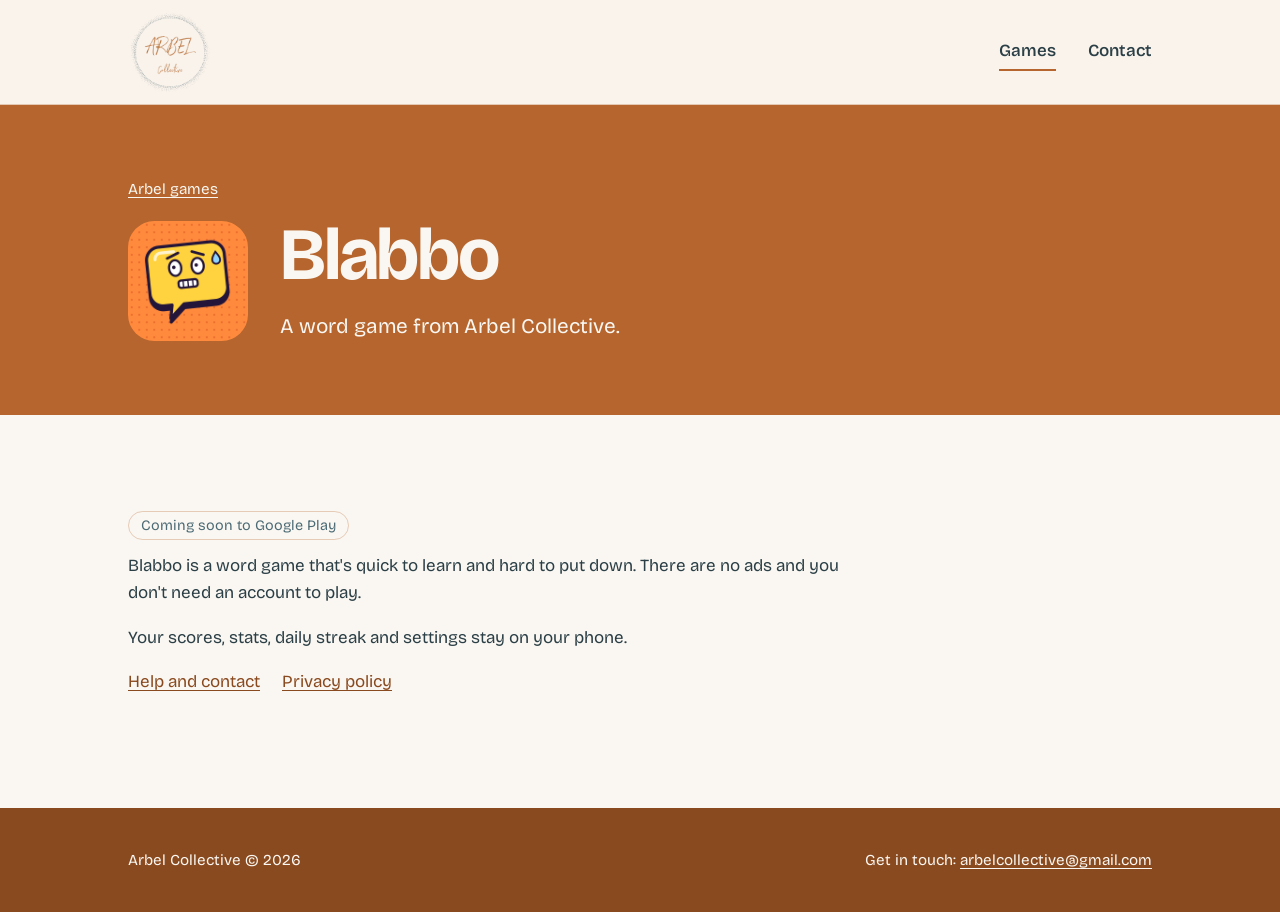
==== blabbo/index.html @ 0c632db0 "First version of the Arbel Collective website Home, Games, Blabbo, Blabbo help and Blabbo privacy pa" ====
<!doctype html>
<html lang="en-GB">
<head>
<meta charset="utf-8">
<meta name="viewport" content="width=device-width, initial-scale=1">
<title>Blabbo | Arbel Collective</title>
<meta name="description" content="Blabbo, a word game from Arbel Collective.">
<meta name="theme-color" content="#FAF7F2">
<link rel="icon" type="image/png" href="../assets/favicon.png">
<link rel="preconnect" href="https://fonts.googleapis.com">
<link rel="preconnect" href="https://fonts.gstatic.com" crossorigin>
<link href="https://fonts.googleapis.com/css2?family=Bricolage+Grotesque:opsz,wght@12..96,400..800&display=swap" rel="stylesheet">
<link rel="stylesheet" href="../assets/style.css">
</head>
<body>
<a class="skip" href="#main">Skip to content</a>
<header class="site-head">
  <div class="wrap">
    <a class="brand" href="../"><img src="../assets/arbel-logo.png" alt="Arbel Collective home" width="84" height="84"></a>
    <nav class="site-nav" aria-label="Main"><a href="../games/" aria-current="page">Games</a><a href="#contact">Contact</a></nav>
  </div>
</header>
<main id="main">

<header class="page-head">
  <div class="wrap">
    <div class="crumb"><a href="../games/">Arbel games</a></div>
    <div class="title-row">
      <img class="icon" src="../assets/blabbo-icon.png" alt="" width="120" height="120">
      <div><h1>Blabbo</h1><p>A word game from Arbel Collective.</p></div>
    </div>
  </div>
</header>
<section>
  <div class="wrap prose">
    <span class="badge">Coming soon to Google Play</span>
    <p>Blabbo is a word game that's quick to learn and hard to put down. There are no ads and you don't need an account to play.</p>
    <p>Your scores, stats, daily streak and settings stay on your phone.</p>
    <ul class="links"><li><a href="support/">Help and contact</a></li><li><a href="privacy/">Privacy policy</a></li></ul>
  </div>
</section>

</main>
<footer class="site-foot" id="contact">
  <div class="wrap">
    <span>Arbel Collective &copy; 2026</span>
    <span>Get in touch: <a href="mailto:arbelcollective@gmail.com">arbelcollective@gmail.com</a></span>
  </div>
</footer>
</body>
</html>
---- assets/style.css ----
/* Arbel Collective — locked palette: Paper, Sunbaked Clay, Atlantic Blue-Grey (plus shades of those only) */
:root {
  --paper: #FAF7F2;
  --clay: #B5652D;
  --clay-deep: #8A4A1F;     /* darker shade of Clay, safe for small text */
  --sea: #4C6B75;           /* Atlantic Blue-Grey */
  --sea-deep: #2B3F46;      /* darker shade of Blue-Grey, body text */
  --mist: #F3E6DB;          /* light tint of Clay */
  --line: rgba(181, 101, 45, 0.30);
  --line-light: rgba(250, 247, 242, 0.25);

  --font: "Bricolage Grotesque", system-ui, sans-serif;

  --step-0: 1.0625rem;
  --step-1: 1.3rem;
  --step-2: 1.75rem;
  --step-3: clamp(2.1rem, 4.6vw, 3.2rem);
  --step-4: clamp(2.5rem, 6.4vw, 4.6rem);

  --gutter: clamp(16px, 4vw, 48px);
  --max: 1120px;
}

*, *::before, *::after { box-sizing: border-box; }
html { -webkit-text-size-adjust: 100%; }

body {
  margin: 0;
  background: var(--paper);
  color: var(--sea-deep);
  font-family: var(--font);
  font-size: var(--step-0);
  line-height: 1.6;
  font-optical-sizing: auto;
}

img { max-width: 100%; display: block; }
a { color: var(--clay-deep); text-underline-offset: 0.2em; text-decoration-thickness: 1px; }
a:hover { text-decoration-thickness: 2px; }
:focus-visible { outline: 3px solid var(--clay); outline-offset: 3px; border-radius: 2px; }

.wrap { width: 100%; max-width: var(--max); margin: 0 auto; padding: 0 var(--gutter); }
.skip { position: absolute; left: -999px; }
.skip:focus { left: var(--gutter); top: 8px; background: var(--paper); padding: 8px 12px; z-index: 10; }

/* ---------- header (paper, so the logo sits on its own colour) ---------- */
.site-head { background: #F9F3EC; border-bottom: 1px solid var(--line); }  /* exact background colour of the logo image */
.site-head .wrap { display: flex; align-items: center; justify-content: space-between; gap: 16px; padding-top: 10px; padding-bottom: 10px; }
.brand img { width: 84px; height: auto; }
.site-nav { display: flex; gap: clamp(16px, 3vw, 32px); }
.site-nav a { color: var(--sea-deep); text-decoration: none; font-weight: 550; padding: 4px 0; border-bottom: 2px solid transparent; }
.site-nav a:hover, .site-nav a[aria-current="page"] { border-bottom-color: var(--clay); }
.page-head :focus-visible, .band :focus-visible, .site-foot :focus-visible { outline-color: var(--paper); }

/* ---------- home hero: the logo is the star ---------- */
.hero { padding: clamp(40px, 7vw, 88px) 0 clamp(48px, 8vw, 104px); }
.hero .wrap { display: grid; grid-template-columns: 1.1fr 1fr; gap: clamp(28px, 6vw, 72px); align-items: center; }
.hero h1 { font-size: var(--step-4); line-height: 1.02; font-weight: 700; letter-spacing: -0.03em; margin: 0 0 0.45em; color: var(--sea-deep); max-width: 14ch; }
.hero p { font-size: var(--step-1); line-height: 1.5; max-width: 32ch; margin: 0; color: var(--sea); }
.hero-logo { width: min(420px, 100%); height: auto; justify-self: center; }

/* ---------- sections ---------- */
main section { padding: clamp(48px, 8vw, 96px) 0; }
h2 { font-size: var(--step-3); line-height: 1.05; letter-spacing: -0.02em; font-weight: 700; margin: 0 0 0.7em; }
h3 { font-size: var(--step-2); line-height: 1.15; letter-spacing: -0.01em; font-weight: 650; margin: 0 0 0.3em; }
.prose { max-width: 68ch; }
.prose p, .prose li { margin: 0 0 1em; }
.prose h2 { font-size: var(--step-2); margin: 1.6em 0 0.5em; }
.prose h2:first-child { margin-top: 0; }

/* blue-grey band for the company list */
.band { background: var(--clay); color: var(--paper); }
.band h2 { color: var(--paper); }

.companies { list-style: none; margin: 0; padding: 0; display: grid; grid-template-columns: repeat(2, 1fr); column-gap: clamp(24px, 5vw, 64px); }
.companies li { display: grid; grid-template-columns: 1fr auto; gap: 4px 16px; padding: 18px 0; border-bottom: 1px solid var(--line-light); align-items: baseline; }
.companies .name { font-weight: 650; font-size: var(--step-1); }
.companies .what { grid-column: 1 / -1; color: var(--paper); font-size: 1.12rem; }
.companies .status { font-size: 0.95rem; font-weight: 600; color: var(--paper); }
.companies li.live .status { color: var(--clay-deep); background: var(--paper); padding: 2px 10px; border-radius: 999px; }
.companies li.live .name a { color: var(--paper); }

/* games */
.game { display: grid; grid-template-columns: auto 1fr; gap: clamp(20px, 4vw, 40px); align-items: center; }
.game + .game { margin-top: 40px; }
.icon { width: clamp(96px, 16vw, 140px); aspect-ratio: 1; height: auto; border-radius: 22%; object-fit: cover; }
.icon.quiet { background: var(--mist); color: var(--clay-deep); display: grid; place-items: center; text-align: center; font-weight: 600; font-size: 1.05rem; padding: 12px; }
.game p { margin: 0 0 0.8em; max-width: 52ch; }
.links { display: flex; flex-wrap: wrap; gap: 10px 22px; padding: 0; margin: 0; list-style: none; }
.badge { display: inline-block; font-size: 0.9rem; color: var(--sea); border: 1px solid var(--line); border-radius: 999px; padding: 2px 12px; margin-bottom: 12px; }

/* inner page heads */
.page-head { background: var(--clay); color: var(--paper); padding: clamp(36px, 6vw, 72px) 0; }
.page-head h1 { font-size: var(--step-4); line-height: 0.98; letter-spacing: -0.03em; margin: 0 0 0.25em; font-weight: 700; }
.page-head p { font-size: var(--step-1); margin: 0; max-width: 40ch; color: var(--paper); }
.page-head a { color: var(--paper); }
.crumb { font-size: 0.95rem; margin-bottom: 18px; }
.title-row { display: flex; align-items: center; gap: clamp(16px, 3vw, 32px); }
.title-row .icon { width: clamp(80px, 12vw, 120px); }

/* privacy policy */
.policy ol { padding-left: 1.3em; }
.policy strong { color: var(--sea-deep); }

/* footer */
.site-foot { background: var(--clay-deep); color: var(--paper); padding: 40px 0; font-size: 0.95rem; }
.site-foot .wrap { display: flex; flex-wrap: wrap; justify-content: space-between; gap: 12px 32px; align-items: center; }
.site-foot a { color: var(--paper); }

@media (max-width: 760px) {
  .hero .wrap { grid-template-columns: 1fr; }
  .hero-logo { width: min(280px, 80%); order: -1; }
  .companies { grid-template-columns: 1fr; }
  .game { grid-template-columns: 1fr; }
}

/* long-text pages: keep the text column lined up with the page edge */
.wrap.prose { max-width: var(--max); }
.wrap.prose > * { max-width: 68ch; }
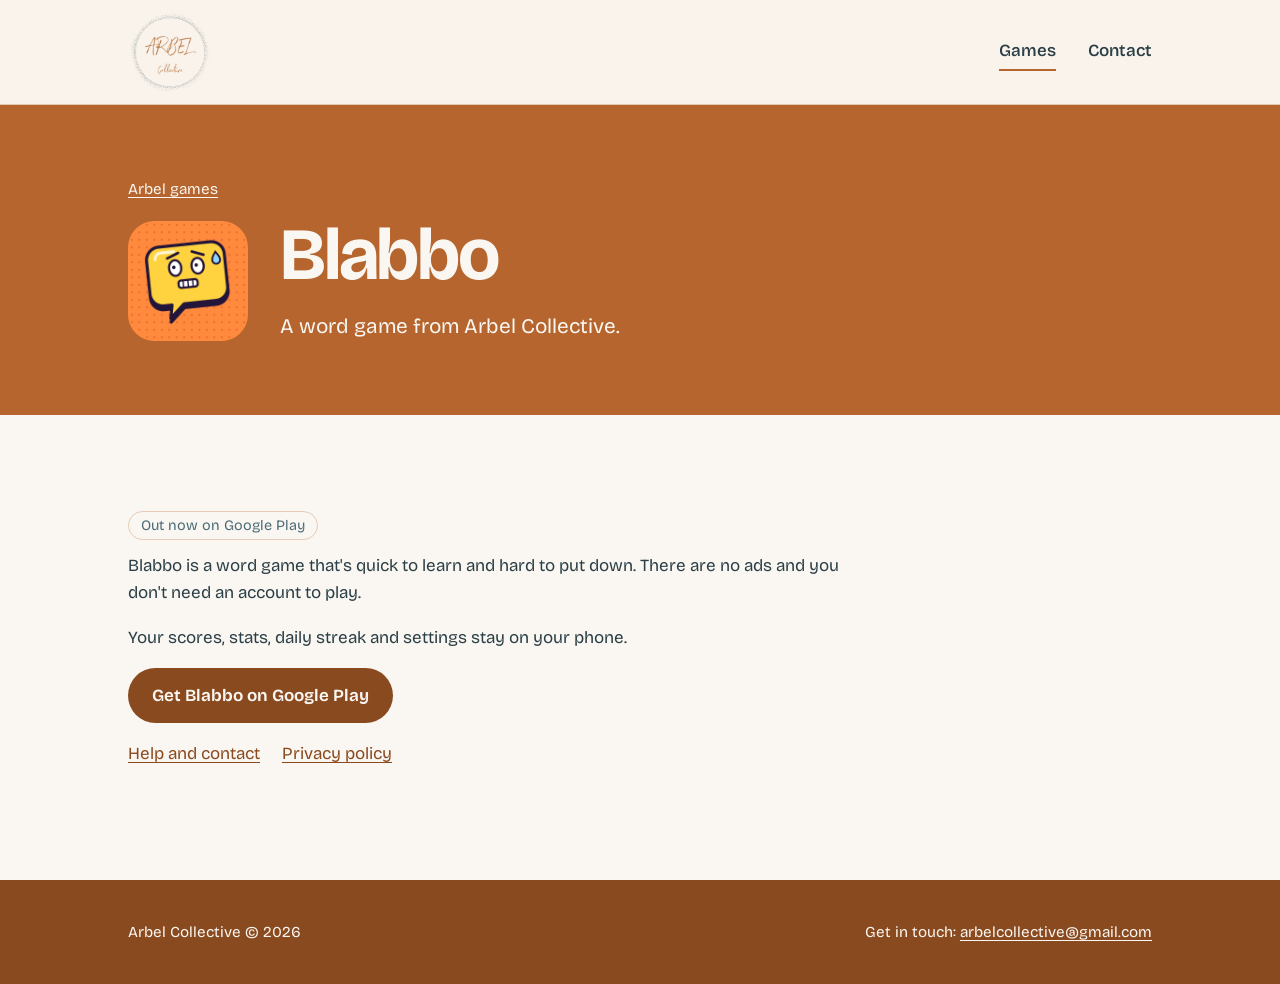
==== commit 85178cf5: "Blabbo is out now: add Google Play links Co-Authored-By: Claude Opus 5.5 <noreply@anthropic.com> Cla" ====
--- a/blabbo/index.html
+++ b/blabbo/index.html
@@ -33,9 +33,10 @@
 </header>
 <section>
   <div class="wrap prose">
-    <span class="badge">Coming soon to Google Play</span>
+    <span class="badge">Out now on Google Play</span>
     <p>Blabbo is a word game that's quick to learn and hard to put down. There are no ads and you don't need an account to play.</p>
     <p>Your scores, stats, daily streak and settings stay on your phone.</p>
+    <p><a class="button" href="https://play.google.com/store/apps/details?id=com.arbelcollective.blabbo">Get Blabbo on Google Play</a></p>
     <ul class="links"><li><a href="support/">Help and contact</a></li><li><a href="privacy/">Privacy policy</a></li></ul>
   </div>
 </section>
--- a/assets/style.css
+++ b/assets/style.css
@@ -117,3 +117,34 @@
 /* long-text pages: keep the text column lined up with the page edge */
 .wrap.prose { max-width: var(--max); }
 .wrap.prose > * { max-width: 68ch; }
+
+/* ---------- home: games shelf ---------- */
+.shelf-row { list-style: none; margin: 0; padding: 0; display: grid; grid-template-columns: repeat(3, minmax(0, 1fr)); gap: clamp(16px, 4vw, 48px); }
+.slot p { margin: 0; }
+.tile { display: block; aspect-ratio: 1; width: 100%; max-width: 220px; border-radius: 22%; overflow: hidden; margin-bottom: 16px; }
+.tile img { width: 100%; height: 100%; object-fit: cover; }
+a.tile { box-shadow: 0 10px 0 var(--clay-deep); transition: transform .15s; }
+a.tile:hover { transform: translateY(-4px); }
+.tile--soon { position: relative; border: 2px dashed rgba(250, 247, 242, 0.55); display: grid; place-items: center; }
+.tile--soon svg { position: absolute; inset: 12%; width: 76%; height: 76%; fill: var(--paper); opacity: 0.8; }
+.tile--soon span { font-size: clamp(2rem, 6vw, 3.4rem); font-weight: 700; color: var(--paper); line-height: 1; }
+.slot-name { font-size: var(--step-1); font-weight: 650; }
+.slot-name a { color: var(--paper); }
+.slot-meta { color: var(--paper); opacity: 0.85; font-size: 0.98rem; }
+.slot-meta a { color: inherit; }
+.slot--soon .slot-name { opacity: 0.9; }
+
+/* ---------- home: watch this space ---------- */
+.watch .wrap { display: flex; flex-wrap: wrap; align-items: center; justify-content: space-between; gap: 24px 48px; }
+.watch h2 { margin-bottom: 0.3em; }
+.watch p { margin: 0; max-width: 46ch; font-size: var(--step-1); color: var(--sea); }
+.button { display: inline-block; background: var(--clay-deep); color: var(--paper); text-decoration: none; font-weight: 650; padding: 14px 24px; border-radius: 999px; }
+.button:hover { background: var(--sea-deep); }
+
+@media (max-width: 760px) {
+  .shelf-row { gap: 14px; }
+  .slot-name { font-size: 1.05rem; }
+  .slot-meta { font-size: 0.85rem; }
+  a.tile { box-shadow: 0 6px 0 var(--clay-deep); }
+}
+@media (prefers-reduced-motion: reduce) { a.tile { transition: none; } }
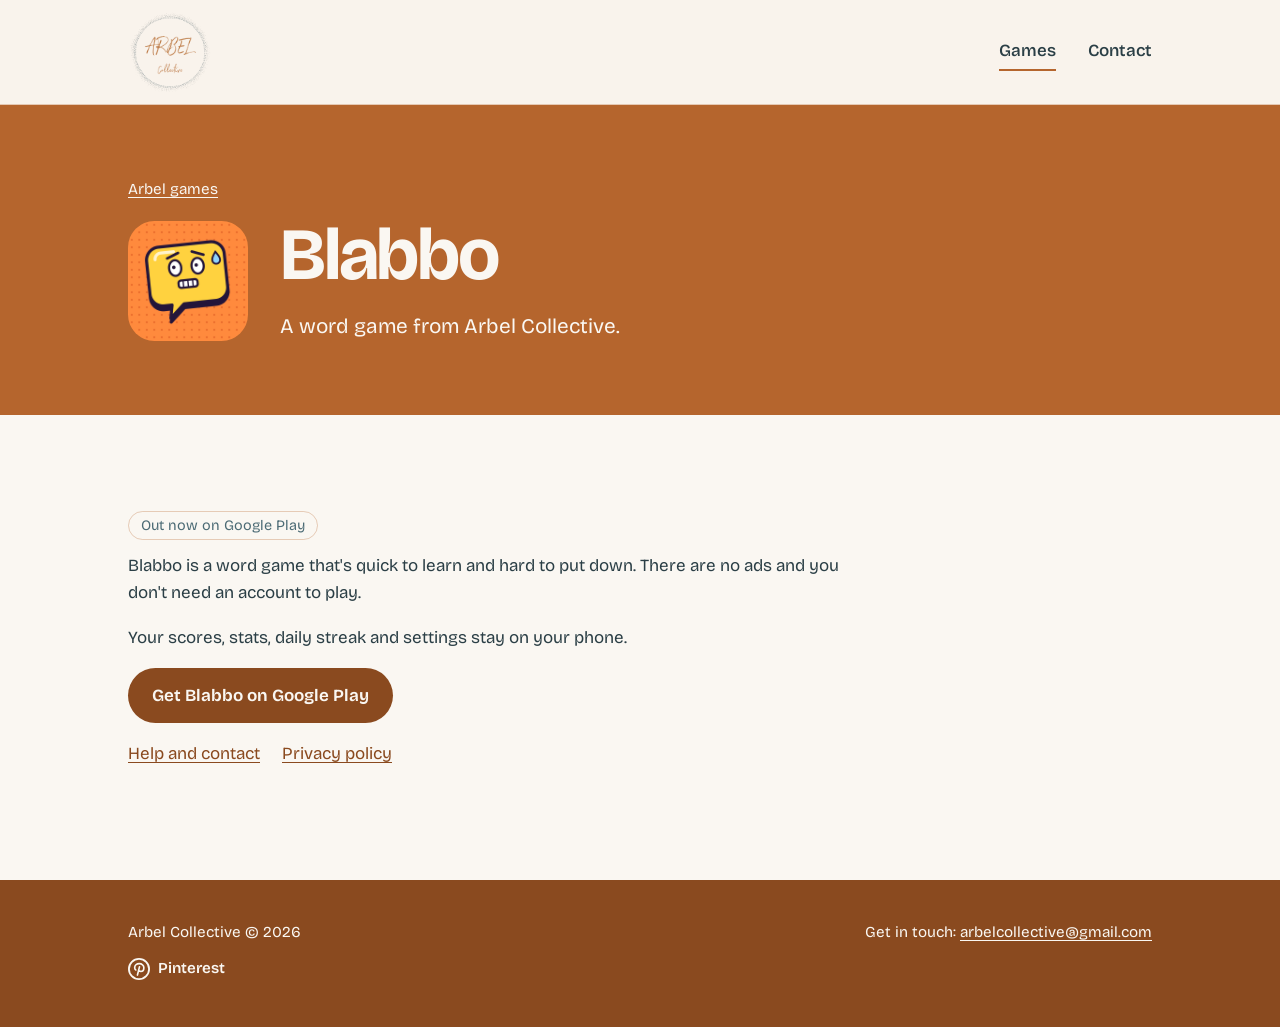
==== commit a7454cab: "Footer: add link to Arbel Collective on Pinterest Co-Authored-By: Claude Opus 5.5 <noreply@anthropic" ====
--- a/blabbo/index.html
+++ b/blabbo/index.html
@@ -46,6 +46,9 @@
   <div class="wrap">
     <span>Arbel Collective &copy; 2026</span>
     <span>Get in touch: <a href="mailto:arbelcollective@gmail.com">arbelcollective@gmail.com</a></span>
+    <ul class="social" aria-label="Arbel Collective on social media">
+      <li><a href="https://uk.pinterest.com/arbelcollective/" aria-label="Arbel Collective on Pinterest"><svg viewBox="0 0 24 24" aria-hidden="true"><circle cx="12" cy="12" r="11" fill="none" stroke="currentColor" stroke-width="2"/><path d="M10.3 18.6l1.4-5.6m0 0c.3 1 1.2 1.6 2.2 1.6 2.1 0 3.4-1.9 3.4-4.1 0-2.6-2.2-4.3-5-4.3-3 0-5 2-5 4.5 0 1 .4 2 1.2 2.4M11.7 13l.8-3.3" fill="none" stroke="currentColor" stroke-width="1.8" stroke-linecap="round"/></svg><span>Pinterest</span></a></li>
+    </ul>
   </div>
 </footer>
 </body>
--- a/assets/style.css
+++ b/assets/style.css
@@ -119,7 +119,7 @@
 .wrap.prose > * { max-width: 68ch; }
 
 /* ---------- home: games shelf ---------- */
-.shelf-row { list-style: none; margin: 0; padding: 0; display: grid; grid-template-columns: repeat(3, minmax(0, 1fr)); gap: clamp(16px, 4vw, 48px); }
+.shelf-row { list-style: none; margin: 0; padding: 0; display: grid; grid-template-columns: repeat(4, minmax(0, 1fr)); gap: clamp(16px, 4vw, 48px); }
 .slot p { margin: 0; }
 .tile { display: block; aspect-ratio: 1; width: 100%; max-width: 220px; border-radius: 22%; overflow: hidden; margin-bottom: 16px; }
 .tile img { width: 100%; height: 100%; object-fit: cover; }
@@ -142,9 +142,16 @@
 .button:hover { background: var(--sea-deep); }
 
 @media (max-width: 760px) {
-  .shelf-row { gap: 14px; }
+  .shelf-row { grid-template-columns: repeat(2, minmax(0, 1fr)); gap: 28px 16px; }
+  .tile { max-width: 160px; }
   .slot-name { font-size: 1.05rem; }
   .slot-meta { font-size: 0.85rem; }
   a.tile { box-shadow: 0 6px 0 var(--clay-deep); }
 }
 @media (prefers-reduced-motion: reduce) { a.tile { transition: none; } }
+
+/* footer social links */
+.social { list-style: none; margin: 0; padding: 0; display: flex; gap: 18px; flex-basis: 100%; }
+.social a { display: inline-flex; align-items: center; gap: 8px; color: var(--paper); text-decoration: none; font-weight: 600; }
+.social a:hover span { text-decoration: underline; text-underline-offset: 0.2em; }
+.social svg { width: 22px; height: 22px; }
